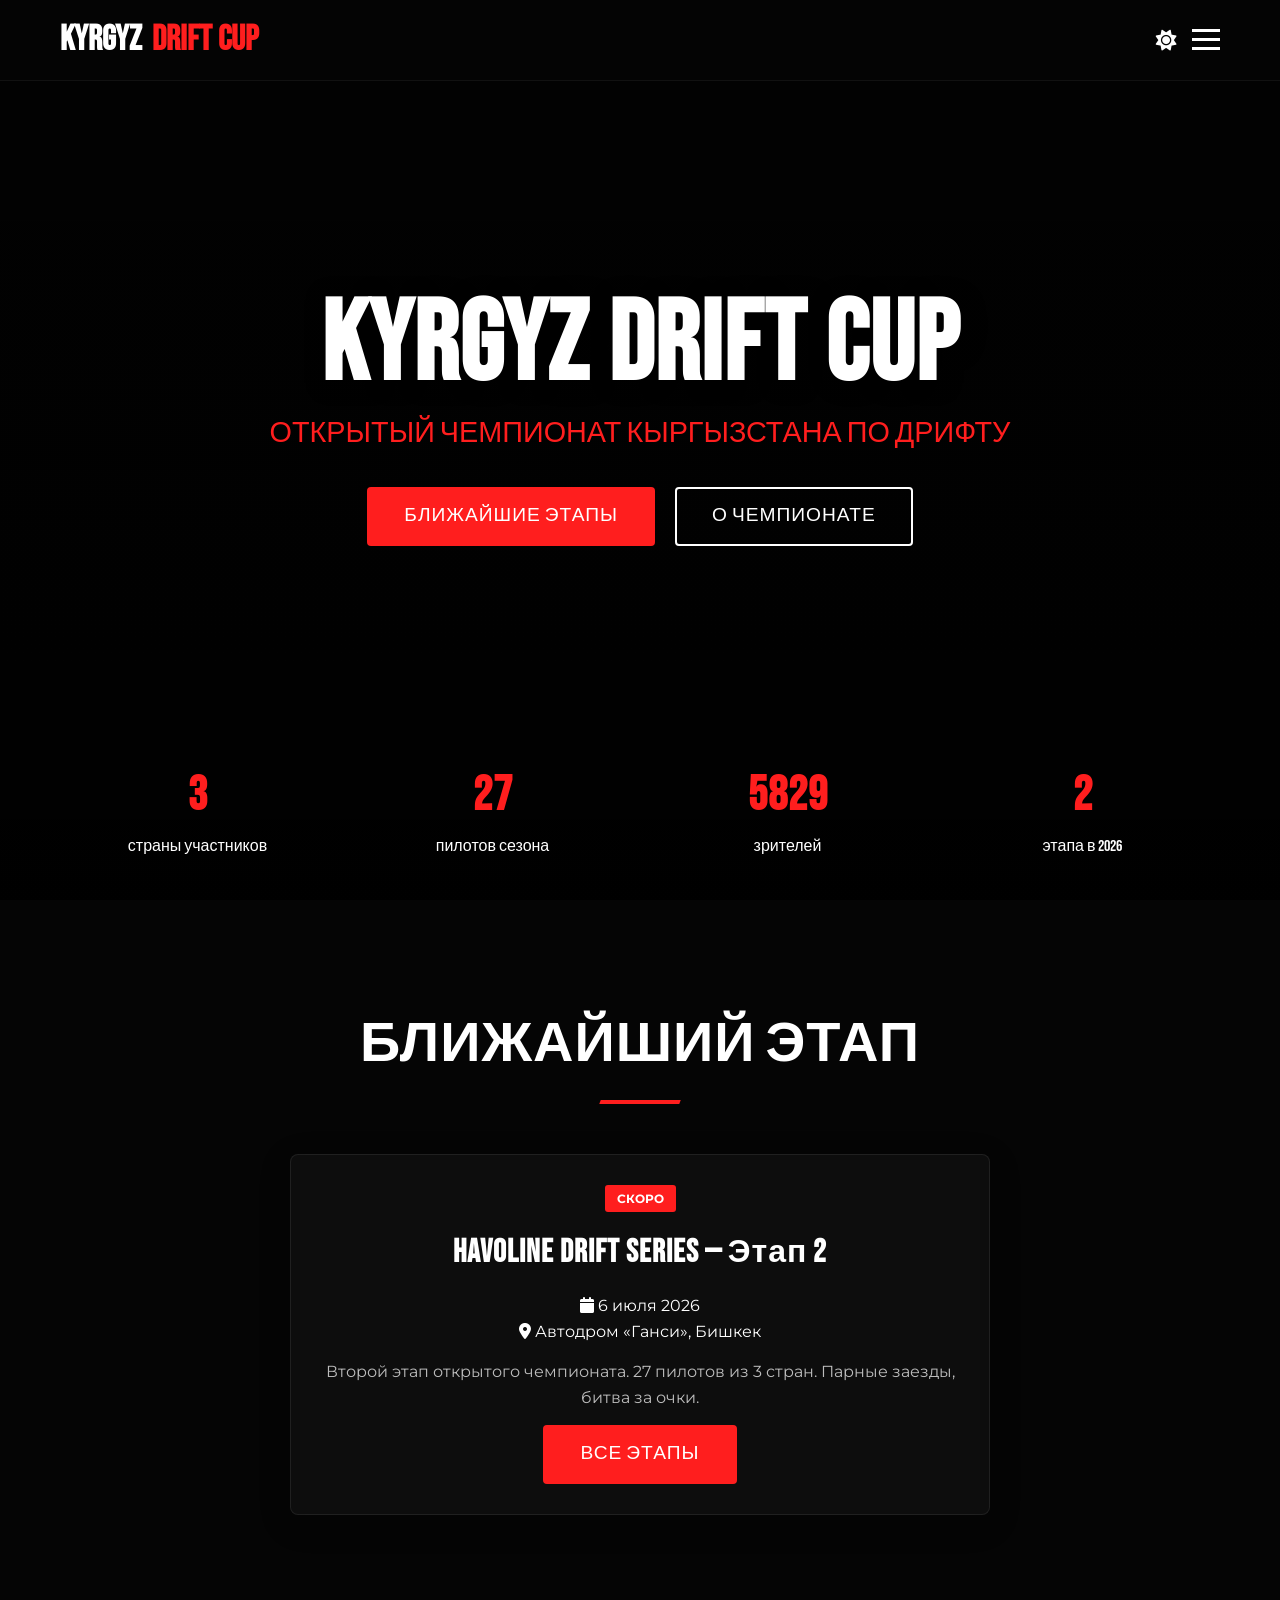
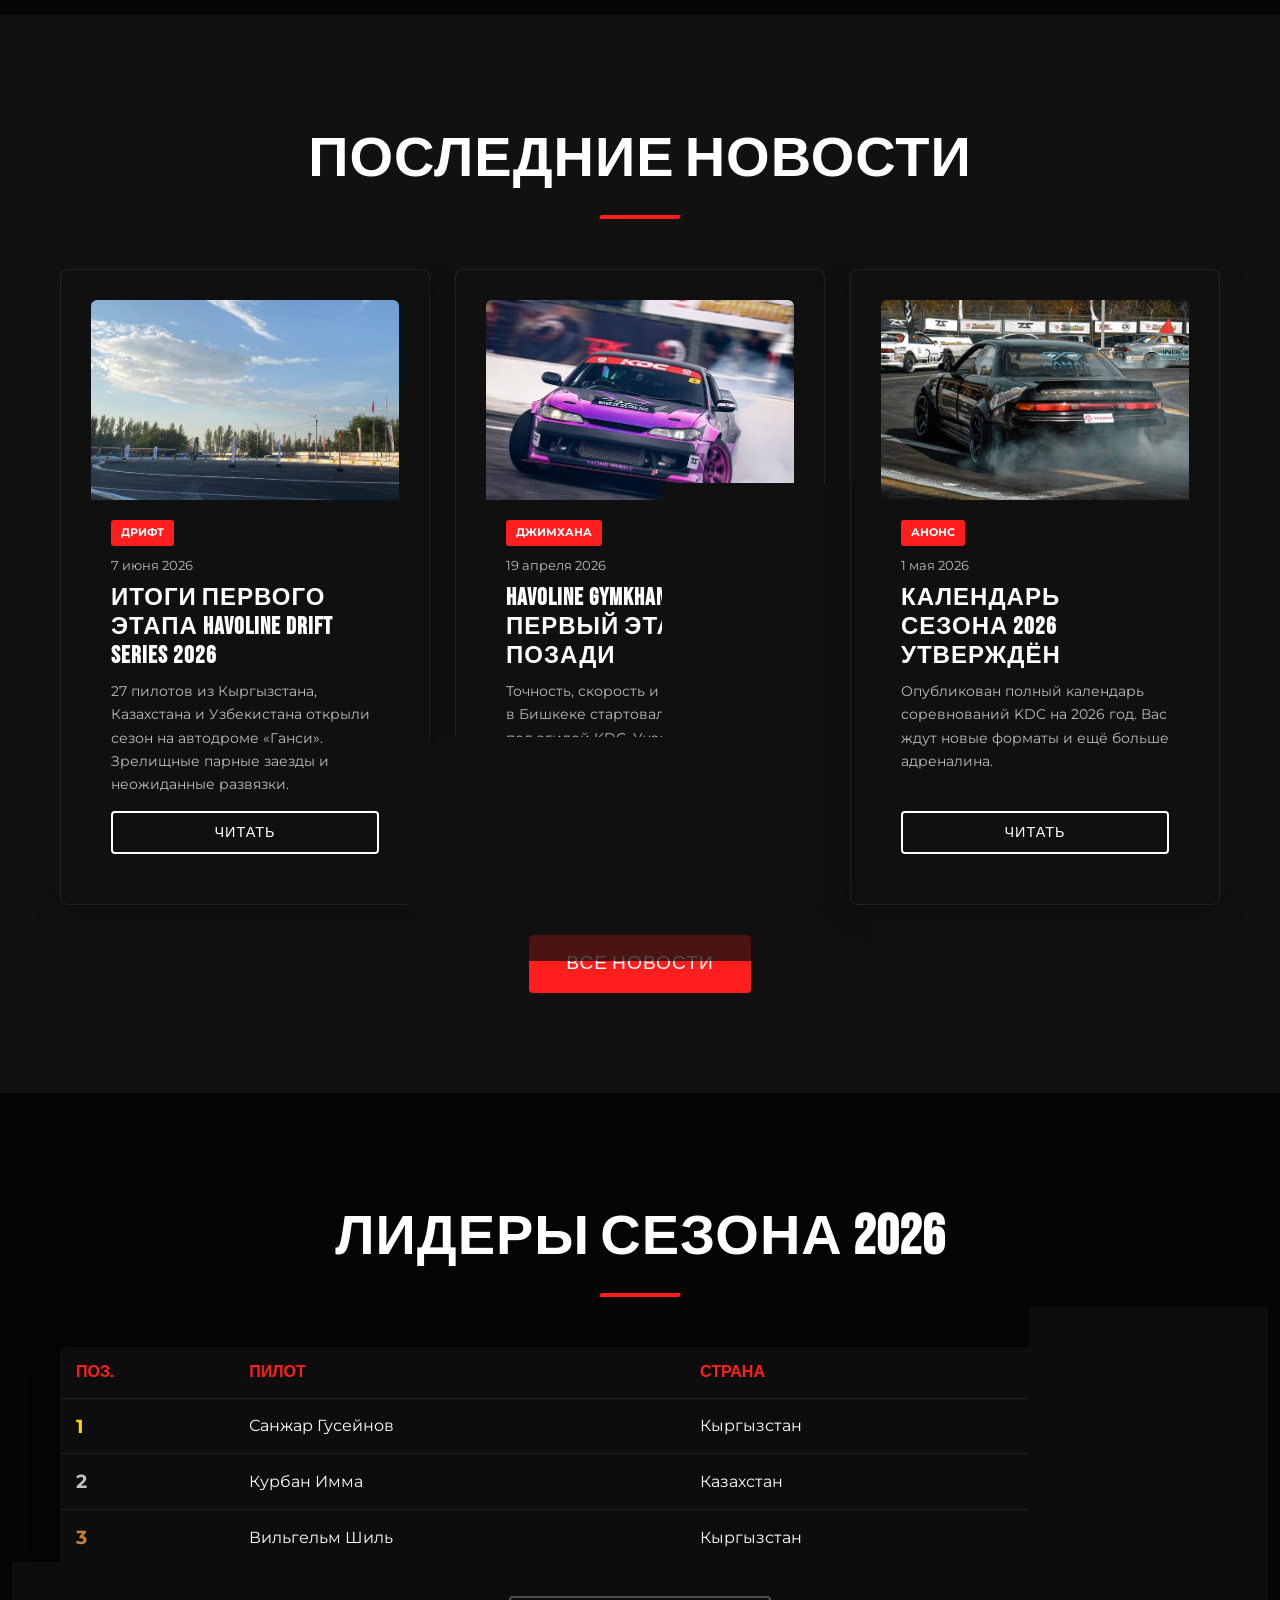
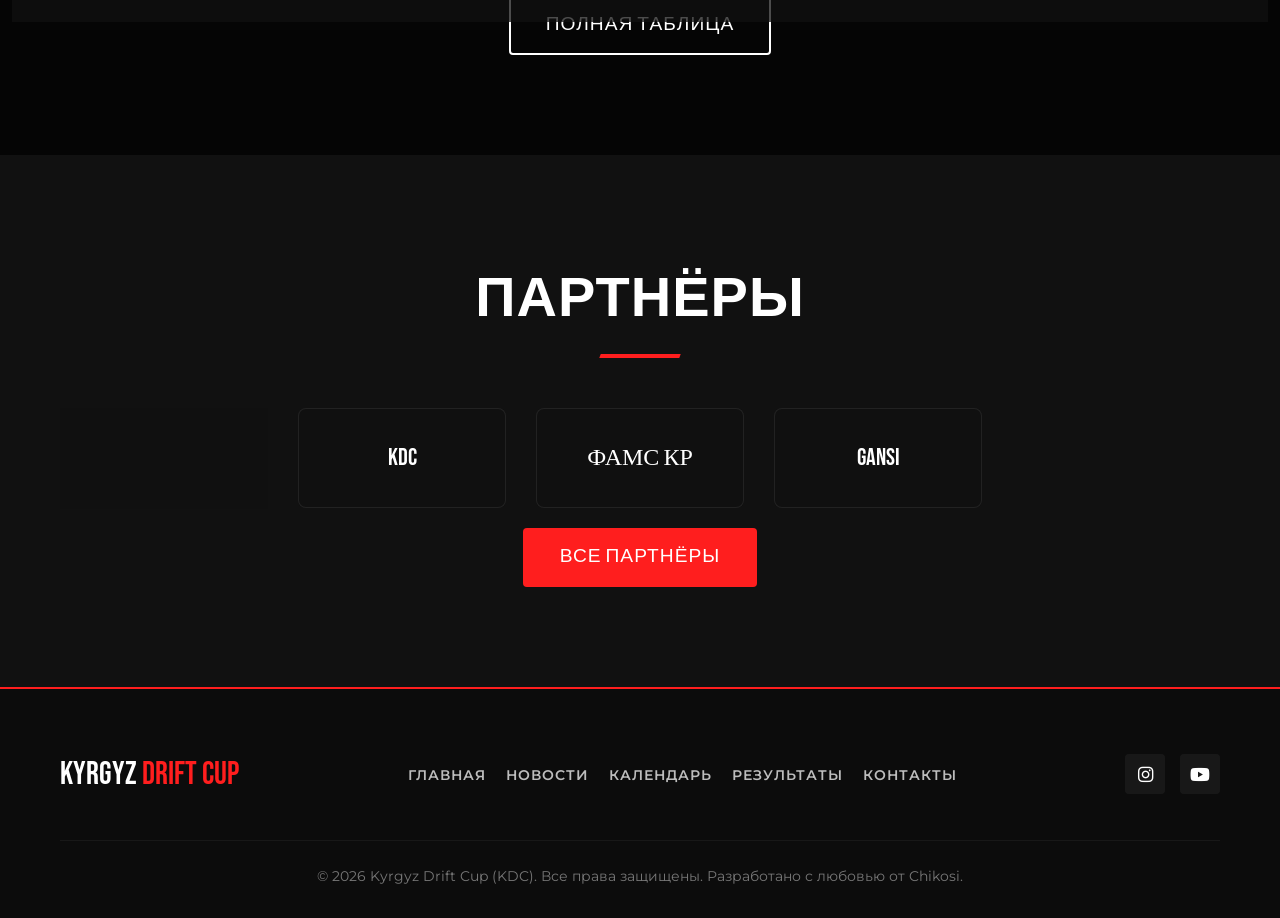
==== index.html @ e56da153 "KDC" ====
<!DOCTYPE html>
<html lang="ru" data-theme="dark">

<head>
    <meta charset="UTF-8">
    <meta name="viewport" content="width=device-width, initial-scale=1.0">
    <title>Kyrgyz Drift Cup | Официальный сайт чемпионата</title>
    <link rel="icon" type="image/jpg" href="photo/KDC.JPG">
    <link rel="preconnect" href="https://fonts.googleapis.com">
    <link href="https://fonts.googleapis.com/css2?family=Bebas+Neue&family=Montserrat:wght@300;400;600;700;800&display=swap" rel="stylesheet">
    <link rel="stylesheet" href="https://cdnjs.cloudflare.com/ajax/libs/font-awesome/6.4.0/css/all.min.css">
    <link rel="stylesheet" href="style.css">
</head>

<body data-page="home">

    <!-- HERO -->
    <section class="hero">
        <video autoplay muted loop playsinline class="hero-video">
            <source src="video/IMG_4629.MP4" type="video/mp4">
        </video>
        <div class="hero-overlay"></div>
        <div class="hero-content">
            <h1 class="hero-title">Kyrgyz Drift Cup</h1>
            <p class="hero-subtitle">Открытый чемпионат Кыргызстана по дрифту</p>
            <div class="hero-buttons">
                <a href="calendar.html" class="btn btn-primary">Ближайшие этапы</a>
                <a href="about.html" class="btn btn-secondary">О чемпионате</a>
            </div>
        </div>
        <div class="hero-stats-container">
            <div class="container stats-grid">
                <div class="stat-item">
                    <h3 class="counter" data-target="3">0</h3>
                    <p>страны участников</p>
                </div>
                <div class="stat-item">
                    <h3 class="counter" data-target="27">0</h3>
                    <p>пилотов сезона</p>
                </div>
                <div class="stat-item">
                    <h3 class="counter" data-target="10000">0</h3>
                    <p>зрителей</p>
                </div>
                <div class="stat-item">
                    <h3 class="counter" data-target="2">0</h3>
                    <p>этапа в 2026</p>
                </div>
            </div>
        </div>
    </section>

    <!-- БЛИЖАЙШИЙ ЭТАП -->
    <section class="section-padding">
        <div class="container">
            <h2 class="section-title reveal">Ближайший этап</h2>
            <div class="glass-card reveal" style="max-width:700px; margin:0 auto; text-align:center;">
                <span class="status-badge status-upcoming">Скоро</span>
                <h3 style="font-size:2rem; margin:15px 0;">Havoline Drift Series — Этап 2</h3>
                <p><i class="fa-solid fa-calendar"></i> 6 июля 2026</p>
                <p><i class="fa-solid fa-location-dot"></i> Автодром «Ганси», Бишкек</p>
                <p style="color:var(--text-muted); margin:15px 0;">Второй этап открытого чемпионата. 27 пилотов из 3 стран. Парные заезды, битва за очки.</p>
                <a href="calendar.html" class="btn btn-primary">Все этапы</a>
            </div>
        </div>
    </section>

    <!-- ПОСЛЕДНИЕ НОВОСТИ -->
    <section class="section-padding" style="background-color:var(--bg-secondary);">
        <div class="container">
            <h2 class="section-title reveal">Последние новости</h2>
            <div class="news-grid">
                <div class="glass-card news-card reveal" data-tags="drift results">
                    <div class="news-card-img"><img src="photo/gansi.jpg" alt="Этап 1"></div>
                    <div class="news-card-body">
                        <span class="news-tag">Дрифт</span>
                        <span class="news-date">7 июня 2026</span>
                        <h3>Итоги первого этапа Havoline Drift Series 2026</h3>
                        <p class="news-excerpt">27 пилотов из Кыргызстана, Казахстана и Узбекистана открыли сезон на автодроме «Ганси». Зрелищные парные заезды и неожиданные развязки.</p>
                        <a href="news.html" class="btn btn-secondary">Читать</a>
                    </div>
                </div>
                <div class="glass-card news-card reveal" data-tags="gymkhana results">
                    <div class="news-card-img"><img src="photo/slv15.jpg" alt="Джимхана"></div>
                    <div class="news-card-body">
                        <span class="news-tag">Джимхана</span>
                        <span class="news-date">19 апреля 2026</span>
                        <h3>Havoline Gymkhana Series: первый этап позади</h3>
                        <p class="news-excerpt">Точность, скорость и мастерство — в Бишкеке стартовала джимхана под эгидой KDC. Участники показали высший класс управления.</p>
                        <a href="news.html" class="btn btn-secondary">Читать</a>
                    </div>
                </div>
                <div class="glass-card news-card reveal" data-tags="announcement">
                    <div class="news-card-img"><img src="photo/mark90.jpg" alt="Анонс"></div>
                    <div class="news-card-body">
                        <span class="news-tag">Анонс</span>
                        <span class="news-date">1 мая 2026</span>
                        <h3>Календарь сезона 2026 утверждён</h3>
                        <p class="news-excerpt">Опубликован полный календарь соревнований KDC на 2026 год. Вас ждут новые форматы и ещё больше адреналина.</p>
                        <a href="news.html" class="btn btn-secondary">Читать</a>
                    </div>
                </div>
            </div>
            <div style="text-align:center; margin-top:30px;">
                <a href="news.html" class="btn btn-primary">Все новости</a>
            </div>
        </div>
    </section>

    <!-- ТОП-3 ПИЛОТОВ -->
    <section class="section-padding">
        <div class="container">
            <h2 class="section-title reveal">Лидеры сезона 2026</h2>
            <table class="results-table glass-card reveal" style="overflow: hidden;">
                <thead>
                    <tr>
                        <th>Поз.</th>
                        <th>Пилот</th>
                        <th>Страна</th>
                        <th>Очки</th>
                    </tr>
                </thead>
                <tbody>
                    <tr>
                        <td class="position-col position-1">1</td>
                        <td>Санжар Гусейнов</td>
                        <td>Кыргызстан</td>
                        <td>220.0</td>
                    </tr>
                    <tr>
                        <td class="position-col position-2">2</td>
                        <td>Курбан Имма</td>
                        <td>Казахстан</td>
                        <td>194.0</td>
                    </tr>
                    <tr>
                        <td class="position-col position-3">3</td>
                        <td>Вильгельм Шиль</td>
                        <td>Кыргызстан</td>
                        <td>172.0</td>
                    </tr>
                </tbody>
            </table>
            <div style="text-align:center; margin-top:30px;">
                <a href="photo/рез070626.pdf" class="btn btn-secondary">Полная таблица</a>
            </div>
        </div>
    </section>

    <!-- ПАРТНЁРЫ (кратко) -->
    <section class="section-padding" style="background-color:var(--bg-secondary);">
        <div class="container">
            <h2 class="section-title reveal">Партнёры</h2>
            <div class="partners-grid reveal">
                <div class="partner-logo"><span style="font-family:'Bebas Neue'; font-size:1.5rem; color:var(--text-main);">Havoline</span></div>
                <div class="partner-logo"><span style="font-family:'Bebas Neue'; font-size:1.5rem; color:var(--text-main);">KDC</span></div>
                <div class="partner-logo"><span style="font-family:'Bebas Neue'; font-size:1.5rem; color:var(--text-main);">ФАМС КР</span></div>
                <div class="partner-logo"><span style="font-family:'Bebas Neue'; font-size:1.5rem; color:var(--text-main);">Gansi</span></div>
            </div>
            <div style="text-align:center; margin-top:20px;">
                <a href="partners.html" class="btn btn-primary">Все партнёры</a>
            </div>
        </div>
    </section>

    <script src="js/main.js"></script>
</body>

</html>
---- style.css ----
/* === RESET & BASE === */

:root[data-theme="dark"] {
    --bg-main: #050505;
    --bg-secondary: #111111;
    --accent-primary: #FF1E1E;
    --text-main: #FFFFFF;
    --text-muted: #BDBDBD;
    --glass-bg: rgba(17, 17, 17, 0.75);
    --glass-border: rgba(255, 255, 255, 0.08);
    --shadow-color: rgba(255, 30, 30, 0.15);
    --card-hover-bg: #1a1a1a;
    --tag-bg: #1f1f1f;
    --table-stripe: rgba(255, 255, 255, 0.02);
}

:root[data-theme="light"] {
    --bg-main: #F5F5F5;
    --bg-secondary: #FFFFFF;
    --accent-primary: #E10600;
    --text-main: #1A1A1A;
    --text-muted: #555;
    --glass-bg: rgba(255, 255, 255, 0.8);
    --glass-border: rgba(0, 0, 0, 0.08);
    --shadow-color: rgba(225, 6, 0, 0.1);
    --card-hover-bg: #eaeaea;
    --tag-bg: #e0e0e0;
    --table-stripe: rgba(0, 0, 0, 0.02);
}

* {
    box-sizing: border-box;
    margin: 0;
    padding: 0;
}

html {
    scroll-behavior: smooth;
}

body {
    font-family: 'Montserrat', sans-serif;
    background-color: var(--bg-main);
    color: var(--text-main);
    overflow-x: hidden;
    transition: background-color 0.4s, color 0.4s;
    line-height: 1.6;
}

h1,
h2,
h3,
.heading-font {
    font-family: 'Bebas Neue', sans-serif;
    letter-spacing: 1px;
}

a {
    text-decoration: none;
    color: inherit;
}

img {
    max-width: 100%;
    height: auto;
    display: block;
}

::-webkit-scrollbar {
    width: 10px;
}

::-webkit-scrollbar-track {
    background: var(--bg-main);
}

::-webkit-scrollbar-thumb {
    background: var(--accent-primary);
    border-radius: 2px;
}


/* === UTILITIES === */

.container {
    max-width: 1200px;
    margin: 0 auto;
    padding: 0 20px;
}

.section-padding {
    padding: 100px 0;
}

.section-title {
    font-size: 3.5rem;
    text-align: center;
    margin-bottom: 50px;
    text-transform: uppercase;
    position: relative;
    color: var(--text-main);
}

.section-title::after {
    content: '';
    display: block;
    width: 80px;
    height: 4px;
    background: var(--accent-primary);
    margin: 10px auto 0;
    transform: skewX(-20deg);
}

.btn {
    display: inline-block;
    font-family: 'Bebas Neue', sans-serif;
    font-size: 1.2rem;
    padding: 12px 35px;
    text-transform: uppercase;
    letter-spacing: 1px;
    border-radius: 4px;
    transition: all 0.3s ease;
    cursor: pointer;
    border: 2px solid transparent;
    text-align: center;
}

.btn-primary {
    background: var(--accent-primary);
    color: #fff;
}

.btn-primary:hover {
    background: transparent;
    border-color: var(--accent-primary);
    color: var(--text-main);
    box-shadow: 0 0 15px var(--shadow-color);
    transform: translateY(-2px);
}

.btn-secondary {
    background: transparent;
    border-color: var(--text-main);
    color: var(--text-main);
}

.btn-secondary:hover {
    background: var(--text-main);
    color: var(--bg-main);
    transform: translateY(-2px);
}


/* === GLASS CARD === */

.glass-card {
    background: var(--glass-bg);
    backdrop-filter: blur(12px);
    -webkit-backdrop-filter: blur(12px);
    border: 1px solid var(--glass-border);
    border-radius: 8px;
    padding: 30px;
    box-shadow: 0 8px 32px rgba(0, 0, 0, 0.2);
    transition: transform 0.3s, border-color 0.3s, box-shadow 0.3s;
}

.glass-card:hover {
    transform: translateY(-5px);
    border-color: var(--accent-primary);
    box-shadow: 0 12px 40px var(--shadow-color);
}


/* === REVEAL === */

.reveal {
    opacity: 0;
    transform: translateY(40px);
    transition: opacity 0.8s, transform 0.8s;
}

.reveal.active {
    opacity: 1;
    transform: translateY(0);
}


/* === HEADER === */

.site-header {
    position: fixed;
    top: 0;
    left: 0;
    width: 100%;
    z-index: 1000;
    background: rgba(5, 5, 5, 0.85);
    backdrop-filter: blur(10px);
    -webkit-backdrop-filter: blur(10px);
    border-bottom: 1px solid rgba(255, 255, 255, 0.05);
    transition: background 0.3s, border-bottom 0.3s;
}

body[data-theme="light"] .site-header {
    background: rgba(255, 255, 255, 0.9);
    border-bottom: 1px solid rgba(0, 0, 0, 0.08);
}

.navbar {
    display: flex;
    justify-content: space-between;
    align-items: center;
    height: 80px;
}

.logo {
    font-family: 'Bebas Neue', sans-serif;
    font-size: 2.2rem;
    font-weight: bold;
    display: flex;
    align-items: center;
    gap: 10px;
    color: #ffffff
}

.logo span {
    color: var(--accent-primary);
}


/* Кнопка темы и гамбургер в одном блоке */

.nav-actions {
    display: flex;
    align-items: center;
    gap: 10px;
}

.theme-toggle-btn {
    background: none;
    border: none;
    color: var(--text-main);
    font-size: 1.3rem;
    cursor: pointer;
    padding: 5px;
    display: flex;
    transition: color 0.3s, transform 0.3s;
}

.theme-toggle-btn:hover {
    color: var(--accent-primary);
    transform: rotate(15deg);
}


/* Гамбургер (всегда видим) */

.hamburger {
    display: flex;
    flex-direction: column;
    gap: 6px;
    cursor: pointer;
}

.hamburger span {
    display: block;
    width: 28px;
    height: 3px;
    background-color: var(--text-main);
    transition: 0.3s;
}


/* Меню выезжает справа */

.nav-menu {
    position: fixed;
    right: -320px;
    top: 80px;
    width: 300px;
    height: calc(100vh - 80px);
    background-color: var(--bg-secondary);
    flex-direction: column;
    gap: 20px;
    padding: 30px 20px;
    transition: right 0.4s ease;
    z-index: 999;
    box-shadow: -4px 0 15px rgba(0, 0, 0, 0.2);
    list-style: none;
    display: flex;
    overflow-y: auto;
    border-left: 1px solid var(--glass-border);
}

body[data-theme="light"] .nav-menu {
    box-shadow: -4px 0 15px rgba(0, 0, 0, 0.08);
}

.nav-menu.active {
    right: 0;
}

.nav-link {
    font-size: 1rem;
    font-weight: 600;
    text-transform: uppercase;
    letter-spacing: 1px;
    position: relative;
    padding: 8px 0;
    color: var(--text-main);
    transition: color 0.3s;
}

.nav-link::after {
    content: '';
    position: absolute;
    bottom: 0;
    left: 0;
    width: 0;
    height: 2px;
    background: var(--accent-primary);
    transition: width 0.3s;
}

.nav-link:hover::after,
.nav-link.active::after {
    width: 100%;
}

.nav-link:hover,
.nav-link.active {
    color: var(--accent-primary);
}


/* Мобильная версия меню */

@media (max-width: 768px) {
    .nav-menu {
        width: 100%;
        right: -100%;
    }
    .nav-menu.active {
        right: 0;
    }
}


/* === FOOTER === */

.site-footer {
    background-color: #0c0c0c;
    color: #fff;
    padding: 60px 0 30px;
    border-top: 2px solid var(--accent-primary);
    transition: background-color 0.3s, color 0.3s;
}

body[data-theme="light"] .site-footer {
    background-color: #f9f9f9;
    color: #1A1A1A;
    border-top: 2px solid var(--accent-primary);
}

.footer-wrapper {
    display: flex;
    justify-content: space-between;
    align-items: center;
    margin-bottom: 40px;
    flex-wrap: wrap;
    gap: 30px;
}

.footer-logo {
    font-family: 'Bebas Neue', sans-serif;
    font-size: 2rem;
    color: inherit;
}

.footer-logo span {
    color: var(--accent-primary);
}

.footer-links {
    display: flex;
    list-style: none;
    gap: 20px;
}

.footer-link {
    font-size: 0.85rem;
    font-weight: 600;
    text-transform: uppercase;
    letter-spacing: 1px;
    color: #BDBDBD;
    transition: color 0.3s;
}

body[data-theme="light"] .footer-link {
    color: #4a4a4a;
}

.footer-link:hover {
    color: var(--accent-primary);
}

.footer-socials {
    display: flex;
    gap: 15px;
}

.social-icon {
    width: 40px;
    height: 40px;
    background: rgba(255, 255, 255, 0.05);
    border-radius: 4px;
    display: flex;
    align-items: center;
    justify-content: center;
    color: #fff;
    font-size: 1.1rem;
    transition: all 0.3s;
}

body[data-theme="light"] .social-icon {
    background: rgba(0, 0, 0, 0.05);
    color: #1A1A1A;
}

.social-icon:hover {
    background: var(--accent-primary);
    color: #fff;
    transform: translateY(-3px);
}

.footer-bottom {
    border-top: 1px solid rgba(255, 255, 255, 0.05);
    padding-top: 25px;
    text-align: center;
    font-size: 0.85rem;
    color: #777;
}

body[data-theme="light"] .footer-bottom {
    border-top: 1px solid rgba(0, 0, 0, 0.05);
    color: #666;
}


/* === HERO === */

.hero {
    position: relative;
    height: 100vh;
    display: flex;
    align-items: center;
    justify-content: center;
    overflow: hidden;
}

.hero-video {
    position: absolute;
    inset: 0;
    width: 100%;
    height: 100%;
    object-fit: cover;
    z-index: 0;
}

.hero-overlay {
    position: absolute;
    inset: 0;
    background: linear-gradient(to bottom, rgba(0, 0, 0, .65), rgba(0, 0, 0, .85));
}

.hero-content {
    position: relative;
    z-index: 2;
    text-align: center;
    max-width: 900px;
    padding: 0 20px;
    margin-bottom: 60px;
}

.hero-title {
    font-size: 7rem;
    line-height: 0.95;
    text-transform: uppercase;
    font-weight: 800;
    color: #fff;
    text-shadow: 3px 3px 20px rgba(0, 0, 0, 0.6);
    margin-bottom: 10px;
}

body[data-theme="light"] .hero-title {
    color: #1A1A1A;
    text-shadow: 2px 2px 10px rgba(0, 0, 0, 0.1);
}

.hero-subtitle {
    font-size: 1.8rem;
    font-family: 'Bebas Neue', sans-serif;
    color: var(--accent-primary);
    margin-bottom: 30px;
    text-transform: uppercase;
}

.hero-buttons {
    display: flex;
    gap: 20px;
    justify-content: center;
}

.hero-stats-container {
    position: absolute;
    bottom: 0;
    left: 0;
    width: 100%;
    padding: 40px 0;
    background: linear-gradient(to top, rgba(0, 0, 0, 0.9), transparent);
    z-index: 2;
}

body[data-theme="light"] .hero-stats-container {
    background: linear-gradient(to top, rgba(245, 245, 245, 1), transparent);
}

.stats-grid {
    display: grid;
    grid-template-columns: repeat(4, 1fr);
    gap: 20px;
    text-align: center;
}

.stat-item h3 {
    font-size: 3rem;
    color: var(--accent-primary);
}

.stat-item p {
    font-family: 'Bebas Neue', sans-serif;
    font-size: 1rem;
    color: var(--text-main);
}


/* === NEWS CARDS === */

.news-grid {
    display: grid;
    grid-template-columns: repeat(auto-fill, minmax(320px, 1fr));
    gap: 25px;
}

.news-card {
    overflow: hidden;
    display: flex;
    flex-direction: column;
}

.news-card-img {
    height: 200px;
    overflow: hidden;
    border-radius: 6px 6px 0 0;
}

.news-card-img img {
    width: 100%;
    height: 100%;
    object-fit: cover;
    transition: transform 0.4s;
}

.news-card:hover .news-card-img img {
    transform: scale(1.05);
}

.news-card-body {
    padding: 20px;
    flex: 1;
    display: flex;
    flex-direction: column;
}

.news-tag {
    display: inline-block;
    background: var(--accent-primary);
    color: #fff;
    font-size: 0.7rem;
    font-weight: 700;
    text-transform: uppercase;
    padding: 4px 10px;
    border-radius: 3px;
    margin-bottom: 10px;
    align-self: flex-start;
}

.news-date {
    font-size: 0.8rem;
    color: var(--text-muted);
    margin-bottom: 8px;
}

.news-card h3 {
    font-size: 1.5rem;
    margin-bottom: 10px;
    text-transform: uppercase;
    line-height: 1.2;
}

.news-excerpt {
    font-size: 0.9rem;
    color: var(--text-muted);
    flex: 1;
}

.news-card .btn {
    margin-top: 15px;
    font-size: 0.9rem;
    padding: 8px 20px;
}


/* === NEWS FILTERS === */

.filters-bar {
    display: flex;
    gap: 10px;
    margin-bottom: 30px;
    flex-wrap: wrap;
    justify-content: center;
}

.filter-btn {
    background: var(--glass-bg);
    border: 1px solid var(--glass-border);
    color: var(--text-main);
    font-family: 'Bebas Neue', sans-serif;
    font-size: 1rem;
    padding: 8px 18px;
    border-radius: 4px;
    cursor: pointer;
    text-transform: uppercase;
    transition: 0.3s;
}

.filter-btn.active,
.filter-btn:hover {
    background: var(--accent-primary);
    border-color: var(--accent-primary);
    color: #fff;
}


/* === CALENDAR TABLE === */

.calendar-table {
    width: 100%;
    border-collapse: collapse;
}

.calendar-table th,
.calendar-table td {
    padding: 15px;
    text-align: left;
    border-bottom: 1px solid var(--glass-border);
}

.calendar-table th {
    font-family: 'Bebas Neue', sans-serif;
    font-size: 1.2rem;
    color: var(--accent-primary);
    text-transform: uppercase;
}

.calendar-table td {
    color: var(--text-main);
}

.status-badge {
    display: inline-block;
    padding: 4px 12px;
    border-radius: 3px;
    font-size: 0.75rem;
    font-weight: 700;
    text-transform: uppercase;
}

.status-completed {
    background: #2e7d32;
    color: #fff;
}

.status-upcoming {
    background: var(--accent-primary);
    color: #fff;
}

.status-ongoing {
    background: #f57c00;
    color: #fff;
}


/* === RESULTS TABLE === */

.results-table {
    width: 100%;
    border-collapse: collapse;
    margin-top: 20px;
}

.results-table th,
.results-table td {
    padding: 12px 15px;
    text-align: left;
    border-bottom: 1px solid var(--glass-border);
}

.results-table th {
    font-family: 'Bebas Neue', sans-serif;
    font-size: 1rem;
    text-transform: uppercase;
    color: var(--accent-primary);
}

.results-table tbody tr {
    transition: background 0.3s;
}

.results-table tbody tr:hover {
    background: var(--table-stripe);
}

.position-col {
    font-weight: 700;
    font-size: 1.2rem;
}

.position-1 {
    color: #FFD700;
}

.position-2 {
    color: #C0C0C0;
}

.position-3 {
    color: #CD7F32;
}


/* === PILOTS GRID === */

.pilots-grid {
    display: grid;
    grid-template-columns: repeat(auto-fill, minmax(220px, 1fr));
    gap: 25px;
}

.pilot-card {
    text-align: center;
}

.pilot-avatar {
    width: 100px;
    height: 100px;
    border-radius: 50%;
    margin: 0 auto 15px;
    background: var(--bg-main);
    border: 2px solid var(--accent-primary);
    display: flex;
    align-items: center;
    justify-content: center;
    font-size: 2rem;
    color: var(--accent-primary);
    overflow: hidden;
}

.pilot-avatar img {
    width: 100%;
    height: 100%;
    object-fit: cover;
}

.pilot-card h3 {
    font-size: 1.5rem;
    text-transform: uppercase;
}

.pilot-country {
    color: var(--accent-primary);
    font-weight: 600;
    font-size: 0.9rem;
}

.pilot-points {
    font-size: 0.9rem;
    color: var(--text-muted);
    margin-top: 5px;
}


/* === PARTNERS === */

.partners-grid {
    display: grid;
    grid-template-columns: repeat(auto-fill, minmax(180px, 1fr));
    gap: 30px;
    align-items: center;
}

.partner-logo {
    background: var(--glass-bg);
    backdrop-filter: blur(8px);
    border: 1px solid var(--glass-border);
    border-radius: 8px;
    padding: 20px;
    display: flex;
    align-items: center;
    justify-content: center;
    transition: 0.3s;
    height: 100px;
}

.partner-logo:hover {
    border-color: var(--accent-primary);
    box-shadow: 0 0 20px var(--shadow-color);
}

.partner-logo img {
    max-height: 60px;
    filter: grayscale(30%);
    transition: 0.3s;
}

.partner-logo:hover img {
    filter: grayscale(0);
}


/* === CONTACT FORM === */

.contact-grid {
    display: grid;
    grid-template-columns: 1fr 1fr;
    gap: 40px;
    align-items: start;
}

.contact-form {
    display: flex;
    flex-direction: column;
    gap: 15px;
}

.contact-form input,
.contact-form textarea {
    width: 100%;
    padding: 12px;
    background: var(--bg-secondary);
    border: 1px solid var(--glass-border);
    color: var(--text-main);
    border-radius: 4px;
    font-family: 'Montserrat', sans-serif;
    transition: 0.3s;
}

.contact-form input:focus,
.contact-form textarea:focus {
    outline: none;
    border-color: var(--accent-primary);
}

.contact-info p {
    margin-bottom: 10px;
    color: var(--text-muted);
}

.contact-info i {
    color: var(--accent-primary);
    width: 20px;
}


/* === ДОПОЛНИТЕЛЬНЫЕ ПРАВИЛА СВЕТЛОЙ ТЕМЫ === */

body[data-theme="light"] .btn-secondary {
    border-color: #1A1A1A;
    color: #1A1A1A;
}

body[data-theme="light"] .btn-secondary:hover {
    background: #1A1A1A;
    color: #fff;
}

body[data-theme="light"] .results-table td,
body[data-theme="light"] .calendar-table td {
    color: #1A1A1A;
}

body[data-theme="light"] .results-table tbody tr:hover {
    background: rgba(0, 0, 0, 0.03);
}

body[data-theme="light"] .calendar-table tbody tr:hover {
    background: rgba(0, 0, 0, 0.03);
}


/* === RESPONSIVE === */

@media (max-width: 768px) {
    .hero-title {
        font-size: 3.5rem;
    }
    .stats-grid {
        grid-template-columns: repeat(2, 1fr);
    }
    .contact-grid {
        grid-template-columns: 1fr;
    }
    .section-title {
        font-size: 2.5rem;
    }
}


/* === ФИНАЛЬНЫЙ ФИКС СВЕТЛОЙ ТЕМЫ === */

body[data-theme="light"] .site-header {
    background: rgba(255, 255, 255, 0.92) !important;
    border-bottom: 1px solid #ddd !important;
}

body[data-theme="light"] .site-footer {
    background-color: #f4f4f4 !important;
    color: #111 !important;
    border-top: 2px solid var(--accent-primary) !important;
}

body[data-theme="light"] .footer-bottom {
    color: #444 !important;
}
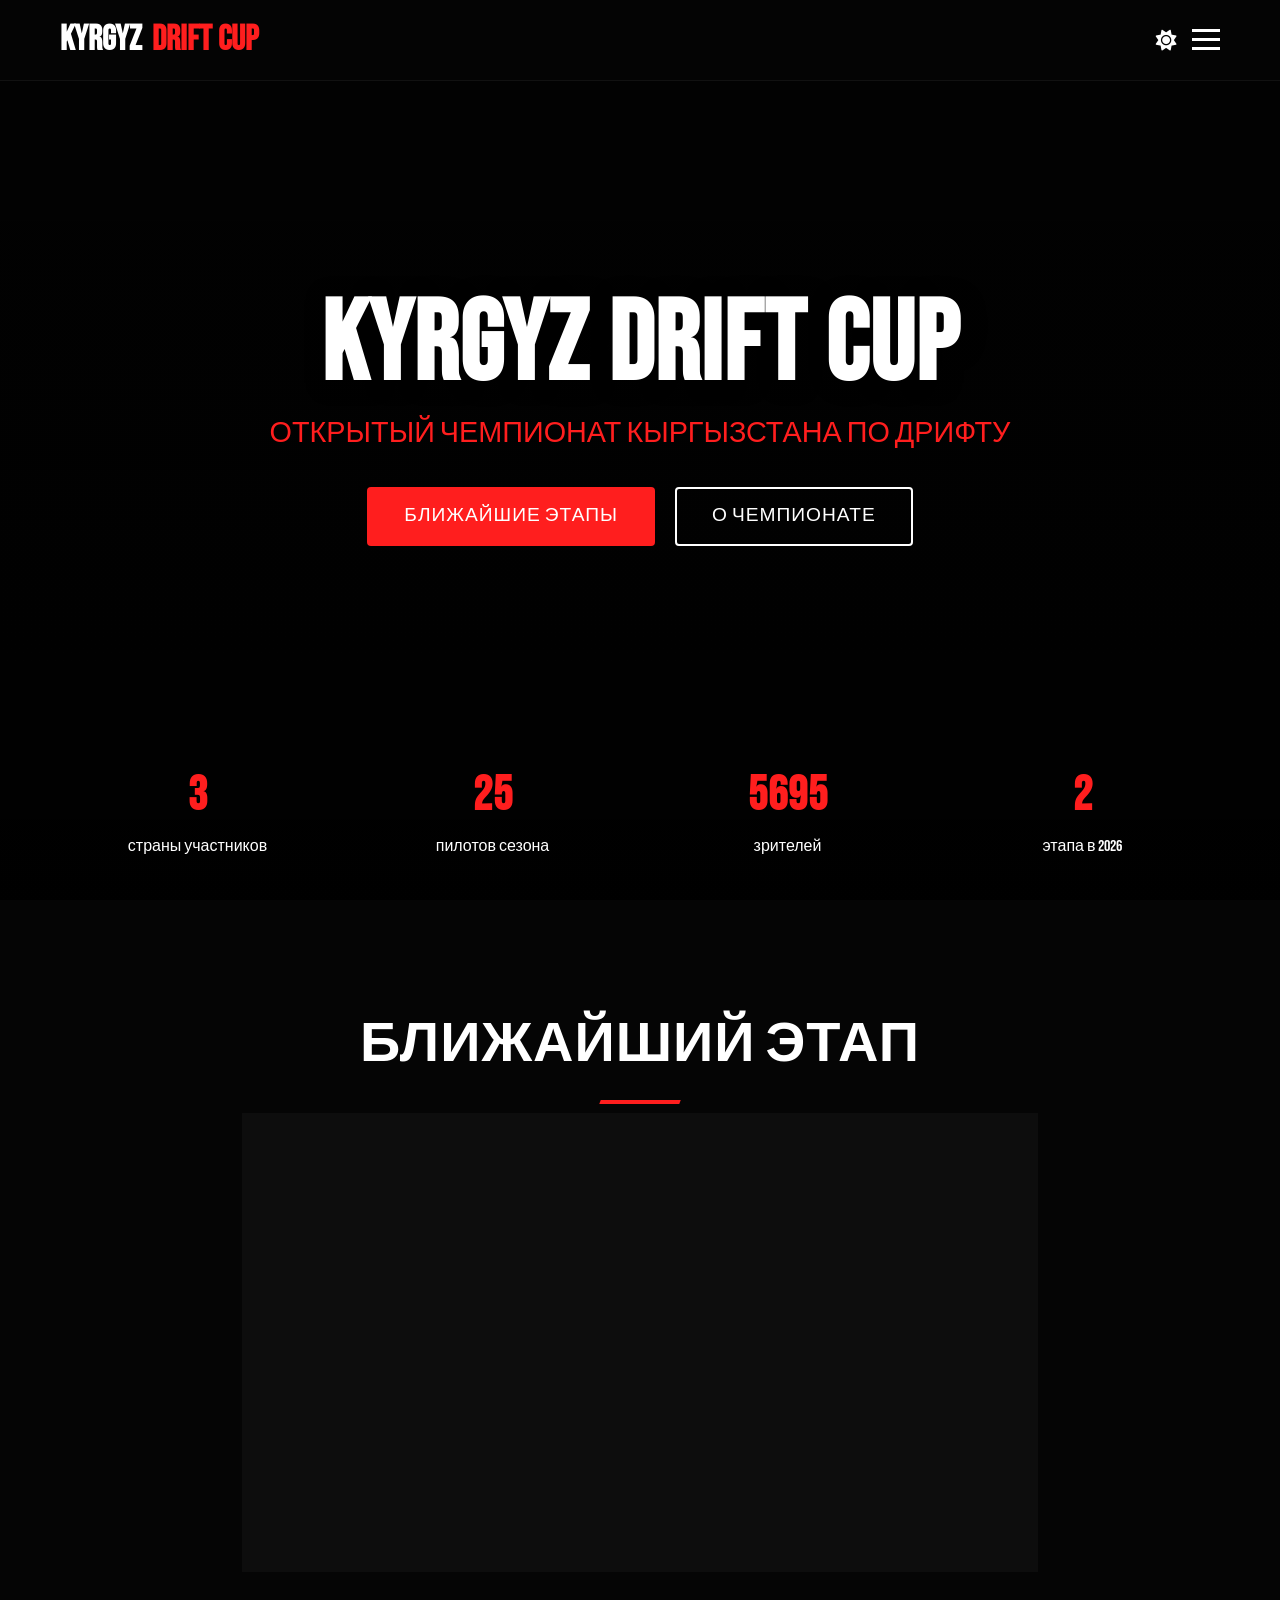
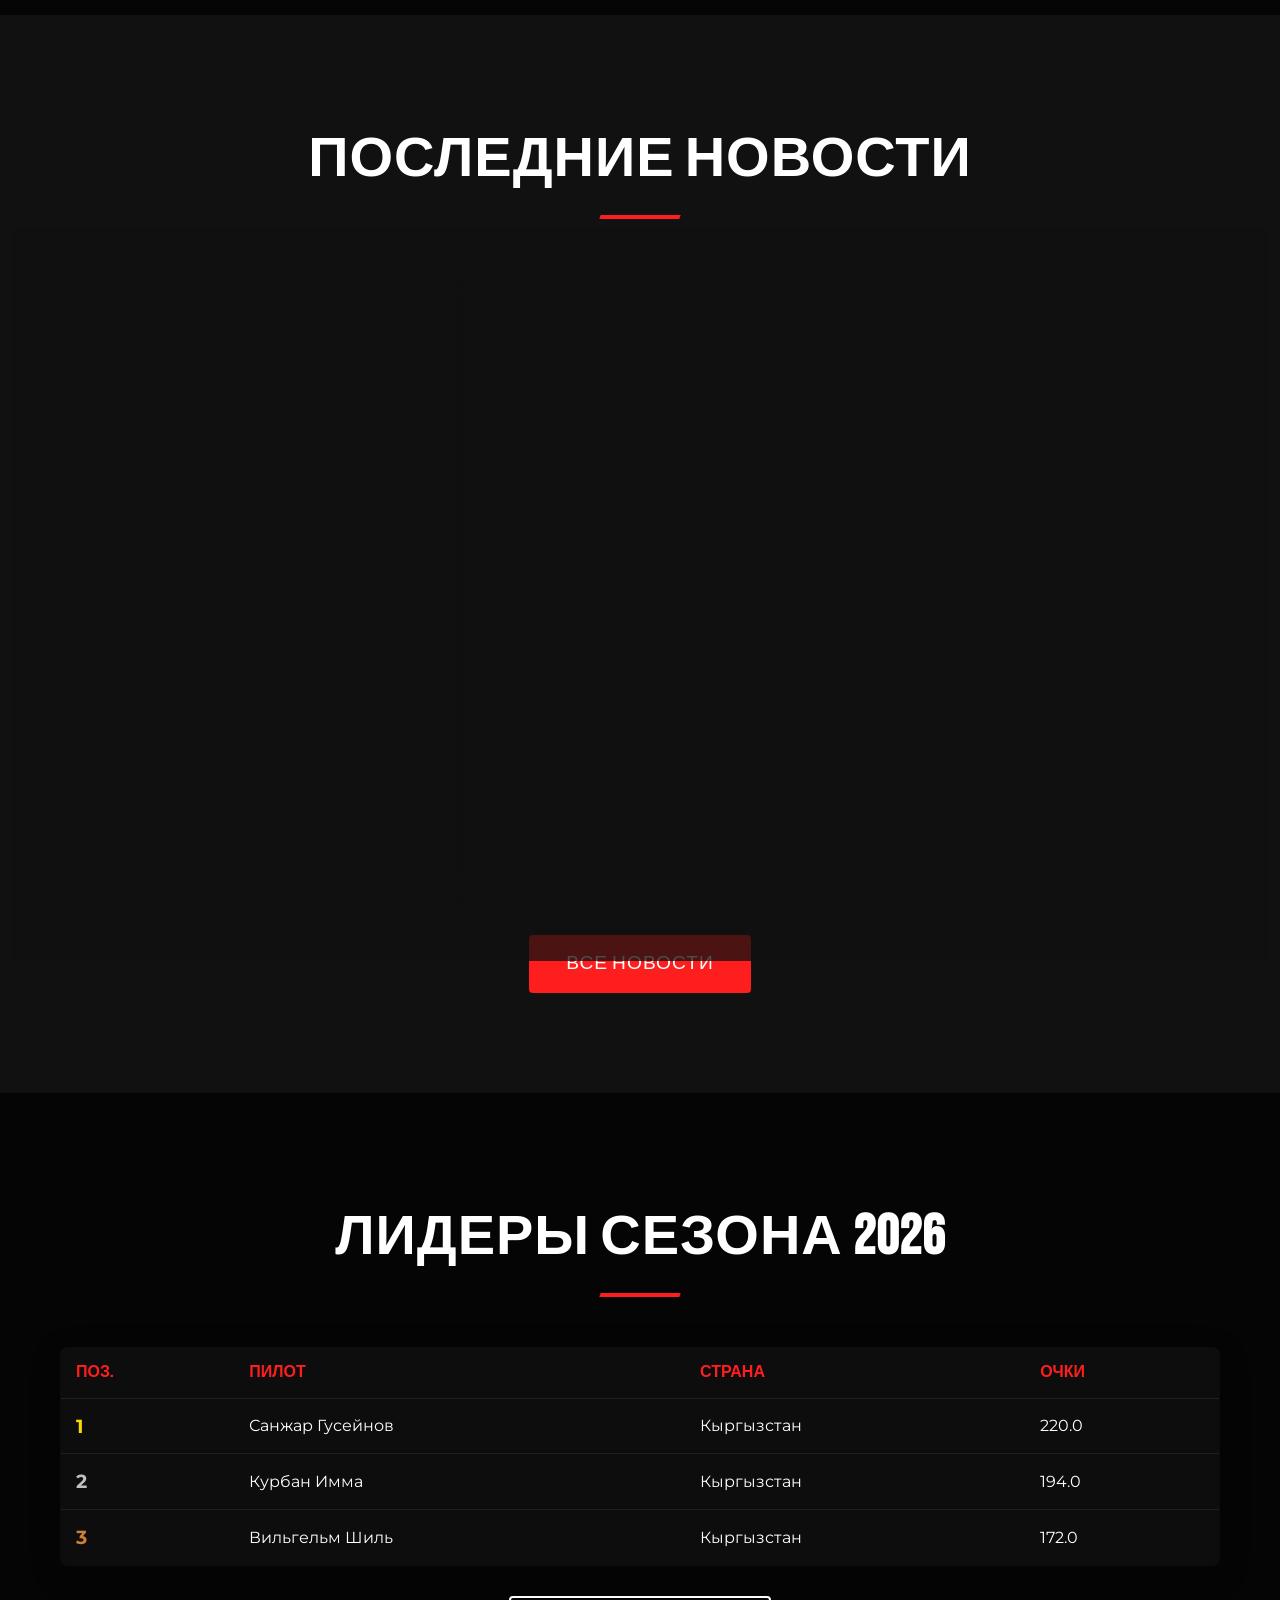
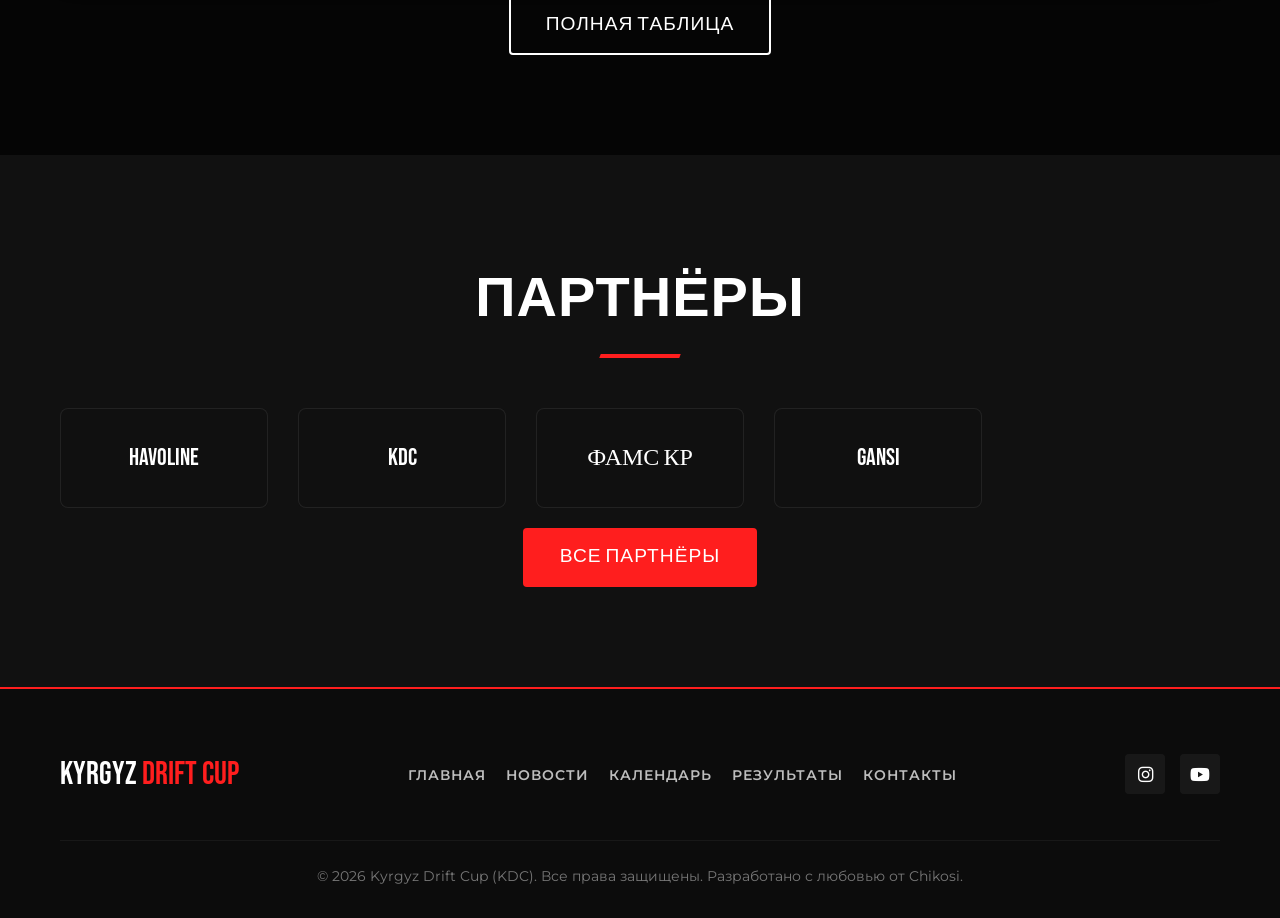
==== commit a65f3d83: "Update index.html" ====
--- a/index.html
+++ b/index.html
@@ -35,7 +35,7 @@
                     <p>страны участников</p>
                 </div>
                 <div class="stat-item">
-                    <h3 class="counter" data-target="27">0</h3>
+                    <h3 class="counter" data-target="25">0</h3>
                     <p>пилотов сезона</p>
                 </div>
                 <div class="stat-item">
@@ -59,7 +59,7 @@
                 <h3 style="font-size:2rem; margin:15px 0;">Havoline Drift Series — Этап 2</h3>
                 <p><i class="fa-solid fa-calendar"></i> 6 июля 2026</p>
                 <p><i class="fa-solid fa-location-dot"></i> Автодром «Ганси», Бишкек</p>
-                <p style="color:var(--text-muted); margin:15px 0;">Второй этап открытого чемпионата. 27 пилотов из 3 стран. Парные заезды, битва за очки.</p>
+                <p style="color:var(--text-muted); margin:15px 0;">Второй этап открытого чемпионата. 25 пилотов из 3 стран. Парные заезды, битва за очки.</p>
                 <a href="calendar.html" class="btn btn-primary">Все этапы</a>
             </div>
         </div>
@@ -76,7 +76,7 @@
                         <span class="news-tag">Дрифт</span>
                         <span class="news-date">7 июня 2026</span>
                         <h3>Итоги первого этапа Havoline Drift Series 2026</h3>
-                        <p class="news-excerpt">27 пилотов из Кыргызстана, Казахстана и Узбекистана открыли сезон на автодроме «Ганси». Зрелищные парные заезды и неожиданные развязки.</p>
+                        <p class="news-excerpt">25 пилотов из Кыргызстана, Казахстана и Узбекистана открыли сезон на автодроме «Ганси». Зрелищные парные заезды и неожиданные развязки.</p>
                         <a href="news.html" class="btn btn-secondary">Читать</a>
                     </div>
                 </div>
@@ -130,7 +130,7 @@
                     <tr>
                         <td class="position-col position-2">2</td>
                         <td>Курбан Имма</td>
-                        <td>Казахстан</td>
+                        <td>Кыргызстан</td>
                         <td>194.0</td>
                     </tr>
                     <tr>
--- a/style.css
+++ b/style.css
@@ -219,7 +219,8 @@
     display: flex;
     align-items: center;
     gap: 10px;
-    color: #ffffff
+    color: #ffffff;
+    /* Оставлено как было */
 }
 
 .logo span {
@@ -908,20 +909,162 @@
 }
 
 
-/* === RESPONSIVE === */
+/* =============================================
+   АДАПТИВНОСТЬ ДЛЯ ТЕЛЕФОНОВ (НЕ ТРОГАЕМ ПК)
+   ============================================= */
 
 @media (max-width: 768px) {
+    /* Общие отступы */
+    .section-padding {
+        padding: 60px 0;
+    }
+    .section-title {
+        font-size: 2.5rem;
+        margin-bottom: 30px;
+    }
+    .section-title::after {
+        width: 60px;
+    }
+    .container {
+        padding: 0 15px;
+    }
+    /* Кнопки */
+    .btn {
+        font-size: 1rem;
+        padding: 10px 25px;
+    }
+    /* Hero */
+    .hero {
+        height: 100vh;
+        min-height: 500px;
+    }
     .hero-title {
         font-size: 3.5rem;
     }
+    .hero-subtitle {
+        font-size: 1.2rem;
+        margin-bottom: 20px;
+    }
+    .hero-buttons {
+        flex-direction: column;
+        align-items: center;
+        gap: 15px;
+    }
+    .hero-buttons .btn {
+        width: 100%;
+        max-width: 300px;
+    }
+    .hero-stats-container {
+        padding: 20px 0;
+    }
     .stats-grid {
         grid-template-columns: repeat(2, 1fr);
+        gap: 15px;
+    }
+    .stat-item h3 {
+        font-size: 2rem;
+    }
+    .stat-item p {
+        font-size: 0.9rem;
+    }
+    /* Сетки карточек */
+    .news-grid {
+        grid-template-columns: 1fr;
+        gap: 20px;
+    }
+    .pilots-grid {
+        grid-template-columns: repeat(auto-fill, minmax(160px, 1fr));
+        gap: 15px;
+    }
+    .partners-grid {
+        grid-template-columns: repeat(auto-fill, minmax(140px, 1fr));
+        gap: 15px;
     }
     .contact-grid {
         grid-template-columns: 1fr;
+        gap: 25px;
+    }
+    /* Карточки */
+    .glass-card {
+        padding: 20px;
+    }
+    .news-card-img {
+        height: 180px;
+    }
+    .news-card h3 {
+        font-size: 1.3rem;
+    }
+    /* Таблицы — горизонтальная прокрутка */
+    .calendar-table,
+    .results-table {
+        display: block;
+        width: 100%;
+        overflow-x: auto;
+        -webkit-overflow-scrolling: touch;
+    }
+    .calendar-table th,
+    .calendar-table td,
+    .results-table th,
+    .results-table td {
+        white-space: nowrap;
+        padding: 10px 12px;
+    }
+    /* Фильтры */
+    .filters-bar {
+        gap: 8px;
+    }
+    .filter-btn {
+        font-size: 0.9rem;
+        padding: 6px 14px;
+    }
+    /* Футер */
+    .footer-wrapper {
+        flex-direction: column;
+        text-align: center;
+    }
+    .footer-links {
+        flex-direction: column;
+        gap: 12px;
+    }
+}
+
+@media (max-width: 480px) {
+    .hero-title {
+        font-size: 2.5rem;
+    }
+    .hero-subtitle {
+        font-size: 1rem;
     }
     .section-title {
-        font-size: 2.5rem;
+        font-size: 2rem;
+    }
+    .stats-grid {
+        grid-template-columns: 1fr 1fr;
+    }
+    .news-grid {
+        grid-template-columns: 1fr;
+    }
+    .pilots-grid {
+        grid-template-columns: 1fr;
+    }
+    .partners-grid {
+        grid-template-columns: 1fr 1fr;
+    }
+    .pilot-avatar {
+        width: 80px;
+        height: 80px;
+        font-size: 1.5rem;
+    }
+    .btn {
+        font-size: 0.9rem;
+        padding: 8px 20px;
+    }
+    .glass-card {
+        padding: 15px;
+    }
+    .filter-btn {
+        font-size: 0.8rem;
+        padding: 5px 10px;
     }
 }
 
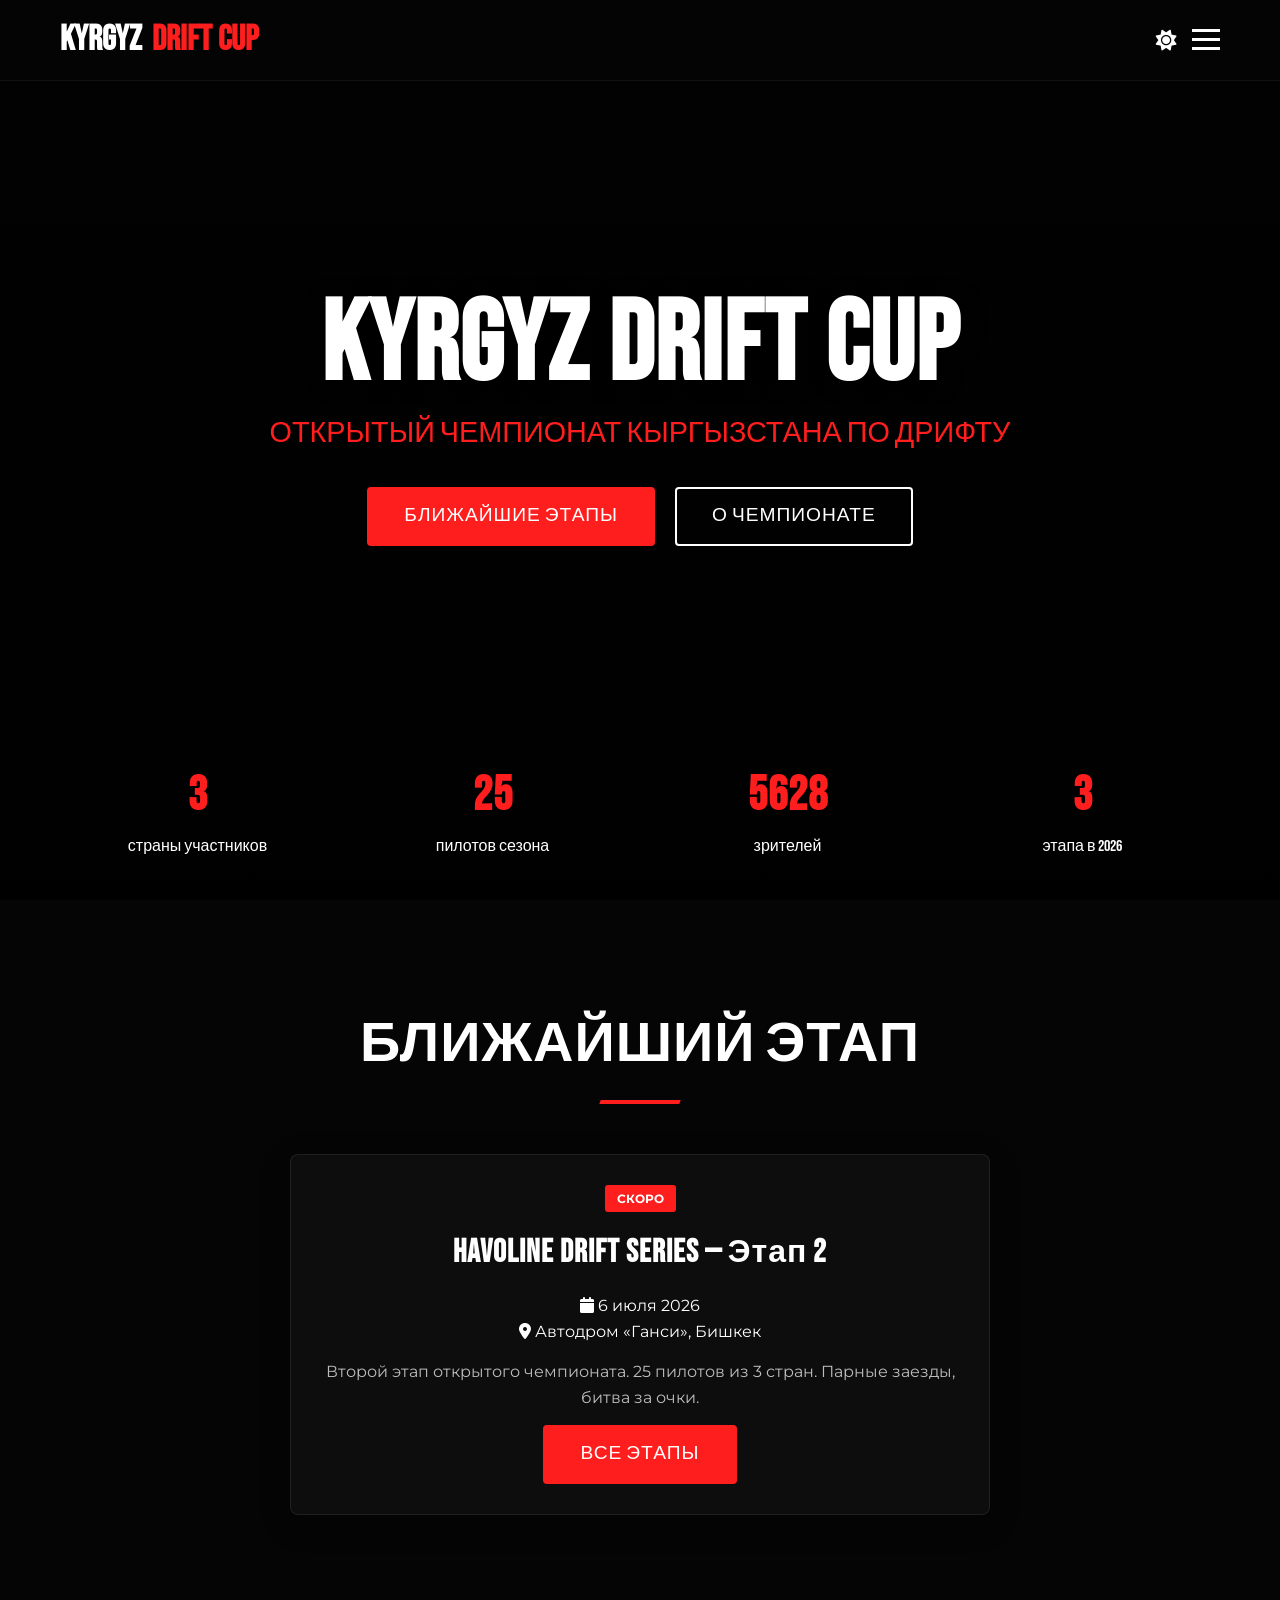
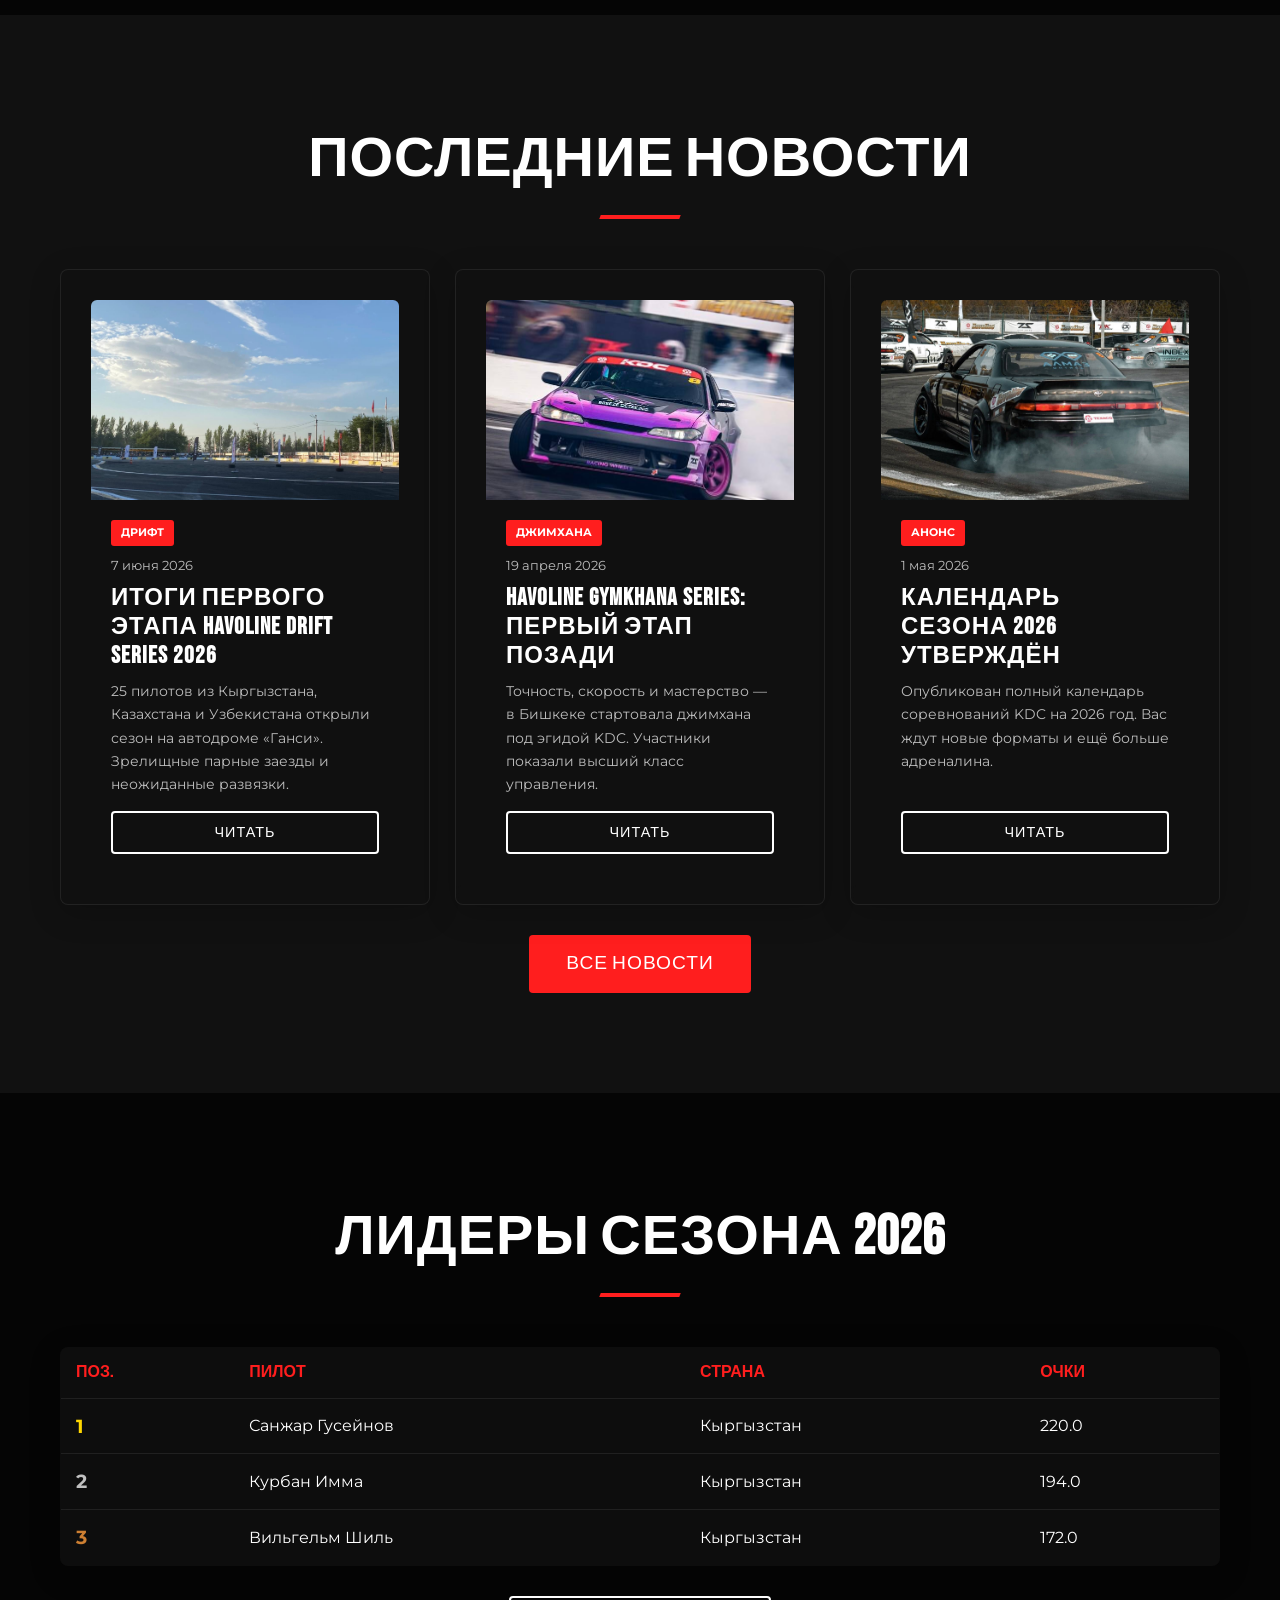
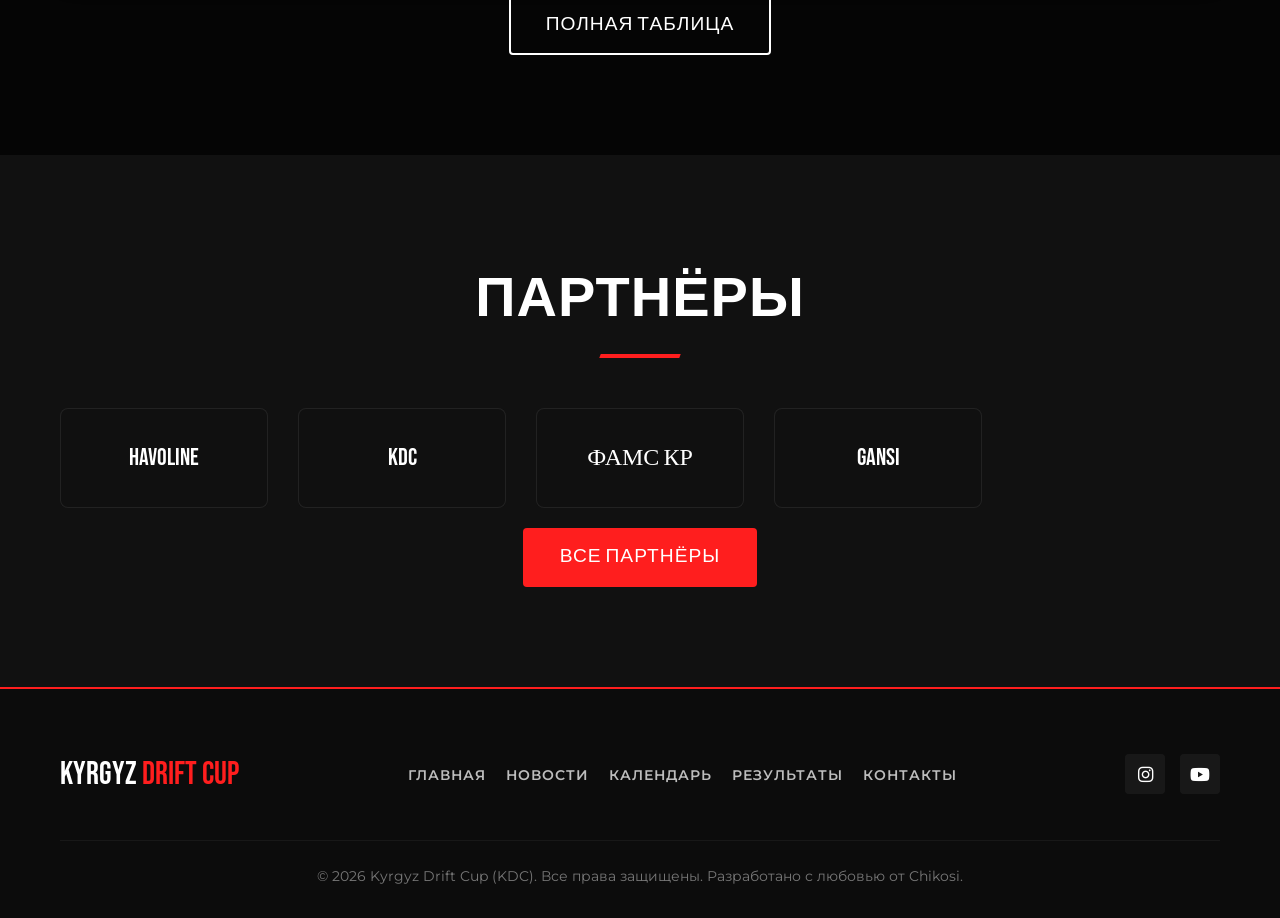
==== commit 93dad1fc: "Update index.html" ====
--- a/index.html
+++ b/index.html
@@ -43,7 +43,7 @@
                     <p>зрителей</p>
                 </div>
                 <div class="stat-item">
-                    <h3 class="counter" data-target="2">0</h3>
+                    <h3 class="counter" data-target="3">0</h3>
                     <p>этапа в 2026</p>
                 </div>
             </div>
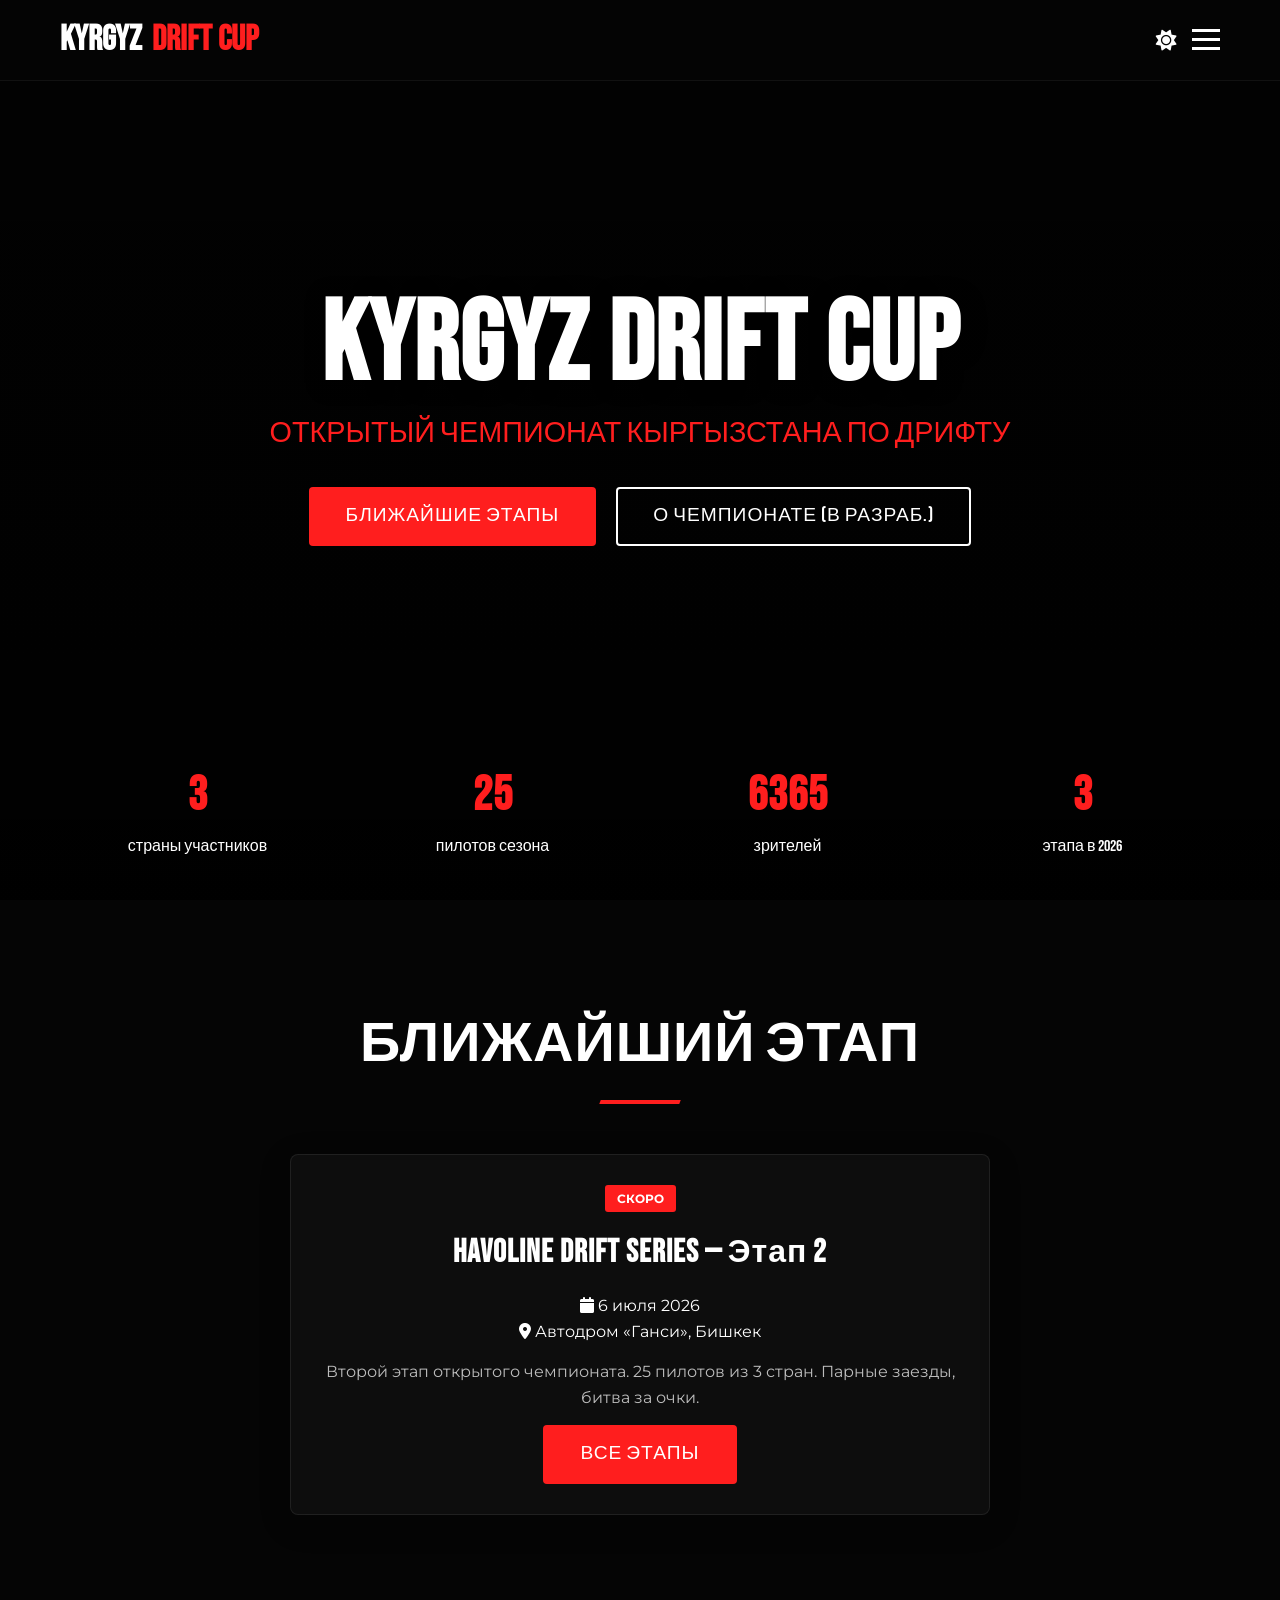
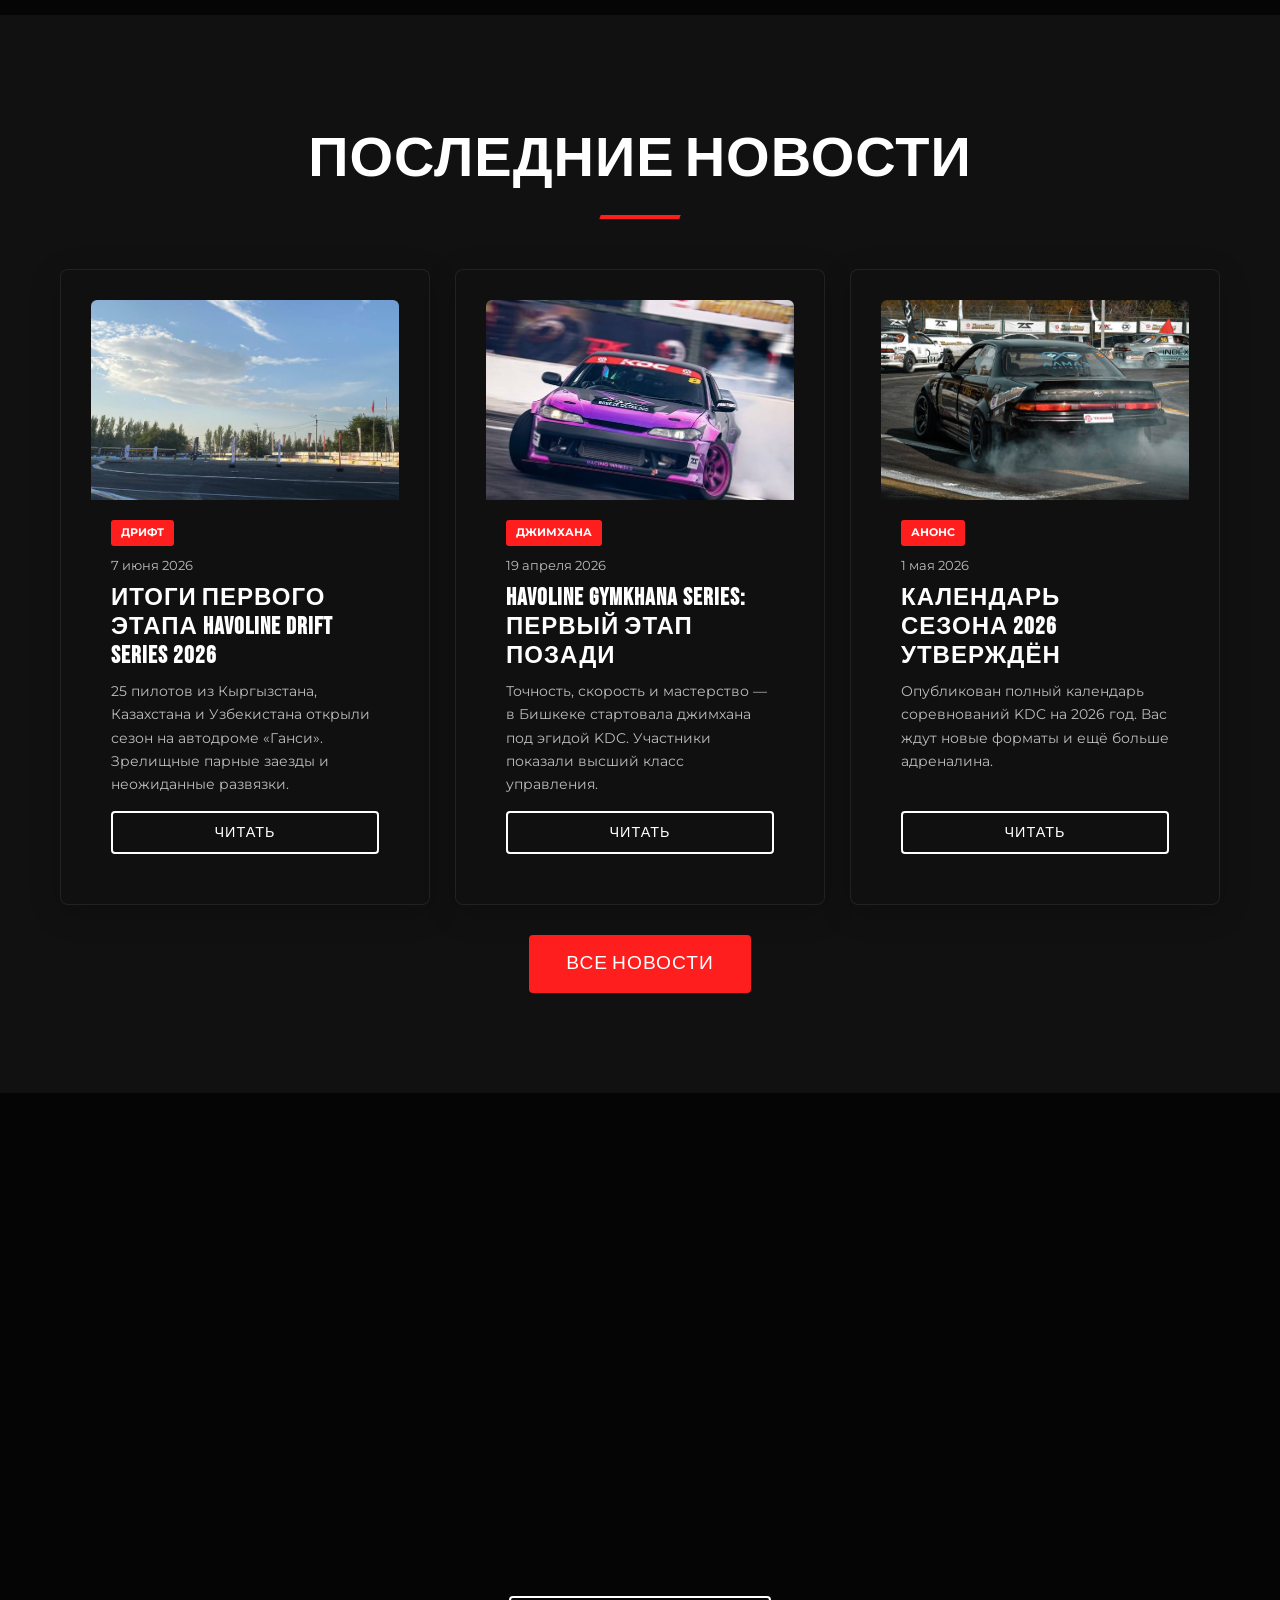
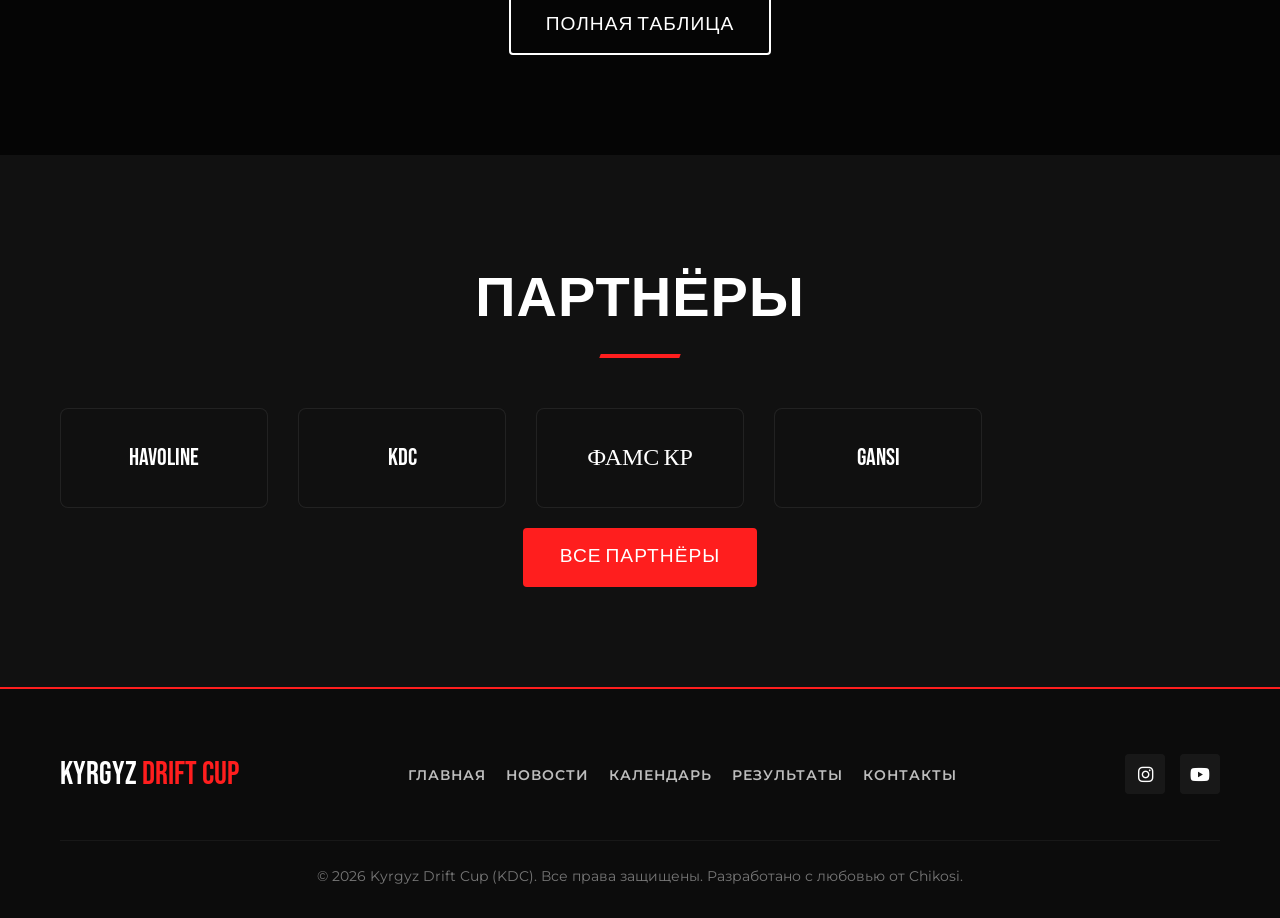
==== commit 0793fefd: "Update index.html" ====
--- a/index.html
+++ b/index.html
@@ -25,7 +25,7 @@
             <p class="hero-subtitle">Открытый чемпионат Кыргызстана по дрифту</p>
             <div class="hero-buttons">
                 <a href="calendar.html" class="btn btn-primary">Ближайшие этапы</a>
-                <a href="about.html" class="btn btn-secondary">О чемпионате</a>
+                <a href="about.html" class="btn btn-secondary">О чемпионате (в разраб.)</a>
             </div>
         </div>
         <div class="hero-stats-container">
